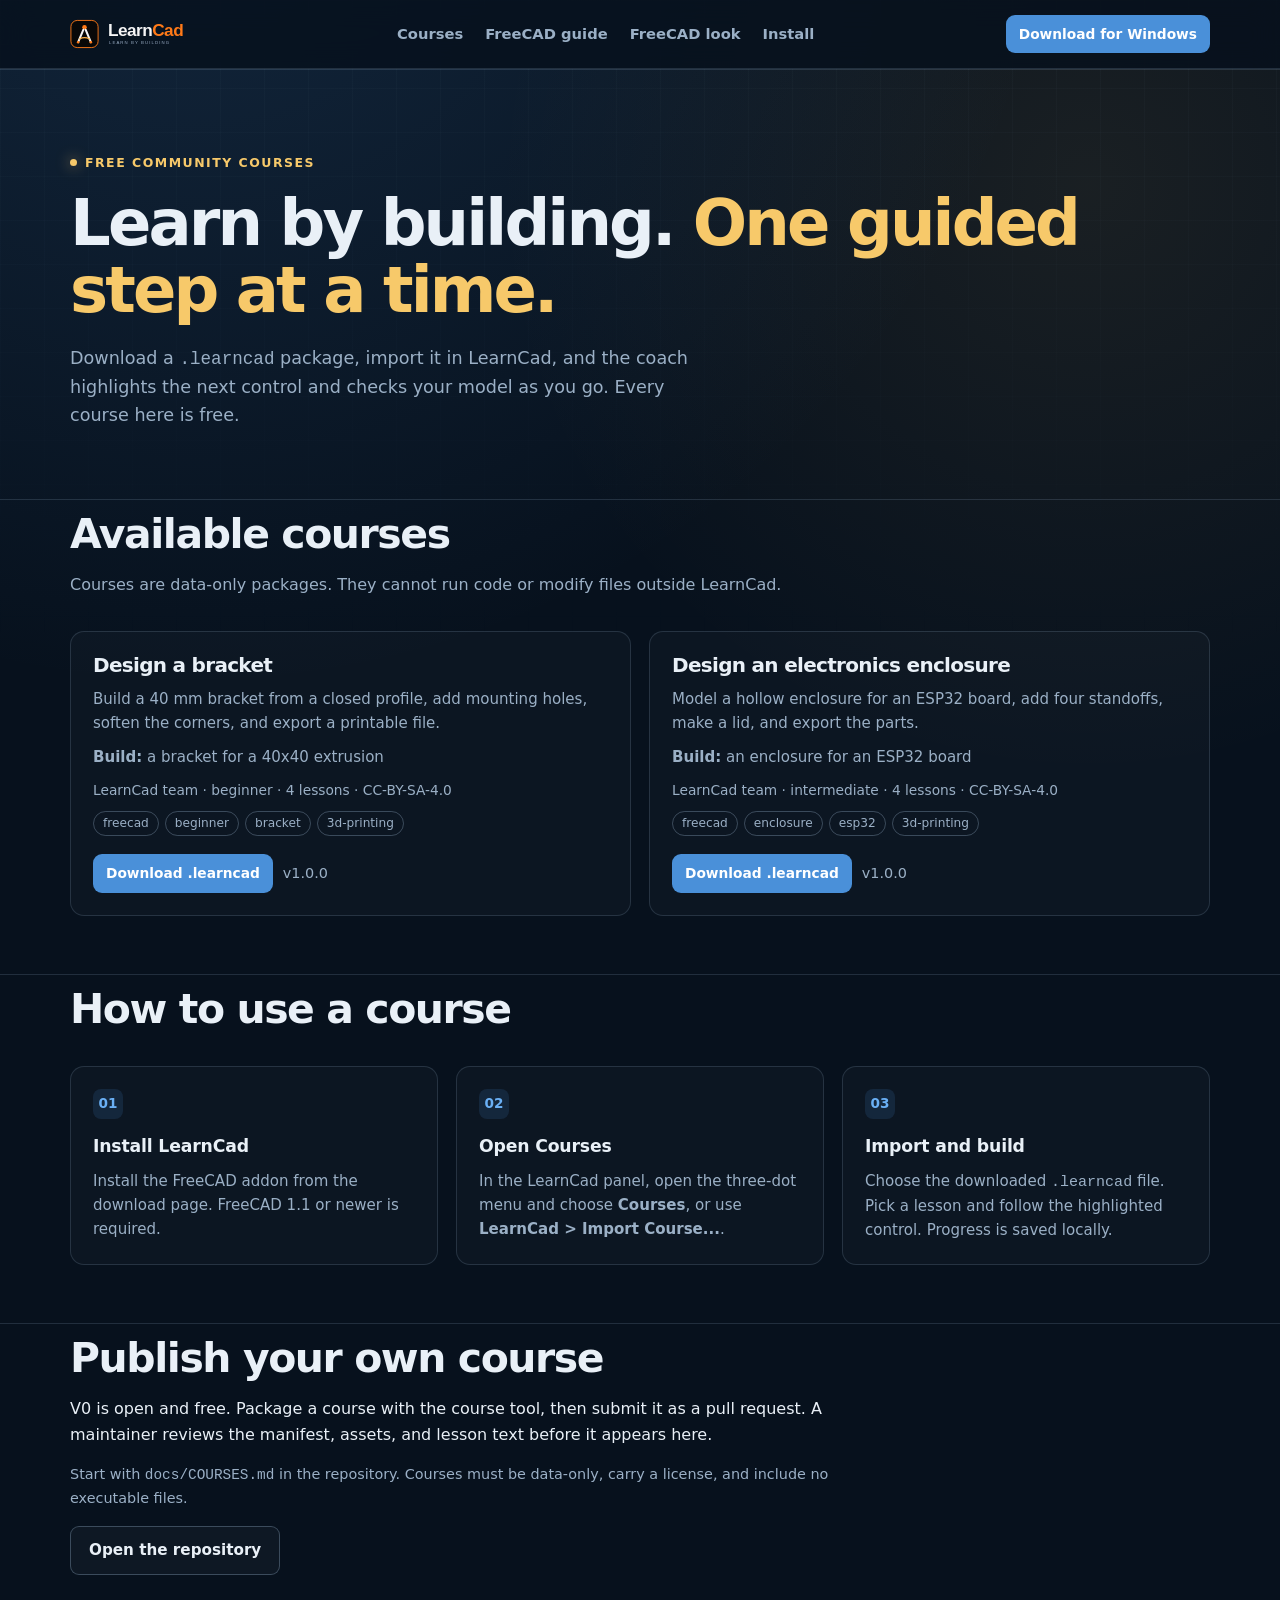
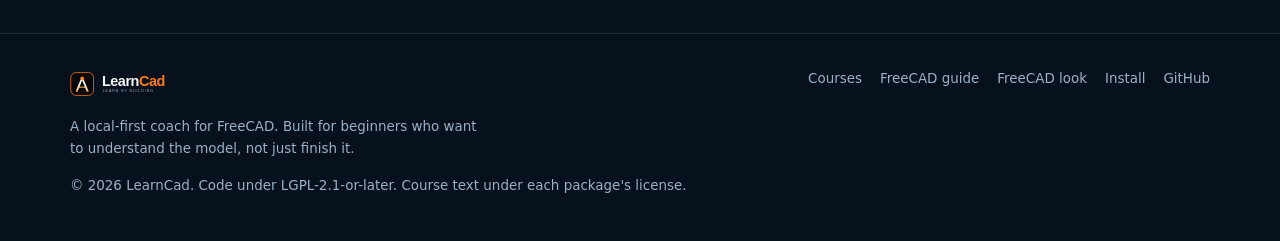
==== site/courses/index.html @ 0421e4a3 "Ship LearnCad with free community courses and guide" ====
<!doctype html>
<html lang="en">
<head>
  <meta charset="utf-8">
  <meta name="viewport" content="width=device-width, initial-scale=1">
  <title>LearnCad Courses | Guided FreeCAD lessons</title>
  <meta name="description" content="Download free LearnCad course packages. Each course highlights the next control, checks your model, and saves your progress while you build a real part.">
  <meta name="theme-color" content="#07111d">
  <link rel="canonical" href="https://learncad.example.com/courses/">
  <meta property="og:type" content="website">
  <meta property="og:site_name" content="LearnCad">
  <meta property="og:title" content="LearnCad Courses | Guided FreeCAD lessons">
  <meta property="og:description" content="Free, data-only course packages for LearnCad. Import one and follow the highlighted control while you build a real part.">
  <meta property="og:url" content="https://learncad.example.com/courses/">
  <meta property="og:image" content="https://learncad.example.com/assets/og-image.png">
  <meta name="twitter:card" content="summary_large_image">
  <link rel="icon" href="../assets/learncad.ico" sizes="any">
  <link rel="stylesheet" href="../styles.css">
  <style>
    .section { padding: 12px 0 58px; }
    .wrap { max-width: 780px; }
    .course-grid { display: grid; grid-template-columns: repeat(2, minmax(0, 1fr)); gap: 18px; }
    .course-card { display: flex; flex-direction: column; gap: 10px; }
    .course-card h2 { margin: 0; font-size: 1.25rem; }
    .course-meta { color: var(--muted); font-size: 0.86rem; }
    .course-tags { display: flex; flex-wrap: wrap; gap: 6px; }
    .course-tag { border: 1px solid var(--line-strong); border-radius: 999px; padding: 2px 9px; font-size: 0.76rem; color: var(--muted); }
    .course-actions { margin-top: auto; padding-top: 8px; display: flex; gap: 10px; align-items: center; flex-wrap: wrap; }
    .course-note { color: var(--muted); font-size: 0.9rem; }
    .catalog-status { color: var(--muted); }
    @media (max-width: 760px) { .course-grid { grid-template-columns: 1fr; } }
  </style>
</head>
<body>
  <a class="skip-link" href="#main">Skip to content</a>

  <header class="site-header">
    <div class="container nav">
      <a class="brand" href="../index.html" aria-label="LearnCad home"><img class="brand-logo" src="../assets/logo-horizontal.svg" alt="LearnCad"></a>
      <nav class="nav-links" id="navLinks" aria-label="Main">
        <a href="index.html">Courses</a>
        <a href="../learn-freecad.html">FreeCAD guide</a>
        <a href="../freecad-look-like-solidworks.html">FreeCAD look</a>
        <a href="../index.html#install">Install</a>
      </nav>
      <div class="nav-cta">
        <a class="btn btn-primary btn-small" href="../downloads/LearnCad-Setup-0.6.5.exe" download>Download for Windows</a>
      </div>
      <button class="nav-toggle" type="button" aria-expanded="false" aria-controls="navLinks">Menu</button>
    </div>
  </header>

  <main id="main">
    <section class="hero">
      <div class="container">
        <div class="eyebrow">Free community courses</div>
        <h1>Learn by building. <span class="accent">One guided step at a time.</span></h1>
        <p class="lead">Download a <code>.learncad</code> package, import it in LearnCad, and the coach highlights the next control and checks your model as you go. Every course here is free.</p>
      </div>
    </section>

    <section class="section">
      <div class="container">
        <div class="section-head">
          <h2>Available courses</h2>
          <p>Courses are data-only packages. They cannot run code or modify files outside LearnCad.</p>
        </div>
        <div id="catalog" class="course-grid" aria-live="polite">
          <p class="catalog-status">Loading the catalog...</p>
        </div>
      </div>
    </section>

    <section class="section">
      <div class="container">
        <div class="section-head">
          <h2>How to use a course</h2>
        </div>
        <div class="grid-3">
          <article class="card">
            <div class="num">01</div>
            <h3>Install LearnCad</h3>
            <p>Install the FreeCAD addon from the <a href="../index.html#install">download page</a>. FreeCAD 1.1 or newer is required.</p>
          </article>
          <article class="card">
            <div class="num">02</div>
            <h3>Open Courses</h3>
            <p>In the LearnCad panel, open the three-dot menu and choose <strong>Courses</strong>, or use <strong>LearnCad &gt; Import Course...</strong>.</p>
          </article>
          <article class="card">
            <div class="num">03</div>
            <h3>Import and build</h3>
            <p>Choose the downloaded <code>.learncad</code> file. Pick a lesson and follow the highlighted control. Progress is saved locally.</p>
          </article>
        </div>
      </div>
    </section>

    <section class="section">
      <div class="container">
        <div class="wrap">
          <h2>Publish your own course</h2>
          <p>V0 is open and free. Package a course with the course tool, then submit it as a pull request. A maintainer reviews the manifest, assets, and lesson text before it appears here.</p>
          <p class="course-note">Start with <code>docs/COURSES.md</code> in the repository. Courses must be data-only, carry a license, and include no executable files.</p>
          <a class="btn btn-secondary" href="https://github.com/AbdullahUsayeed/LearnCad" rel="noopener">Open the repository</a>
        </div>
      </div>
    </section>
  </main>

  <footer class="site-footer">
    <div class="container">
      <div class="footer-grid">
        <div>
          <a class="brand" href="../index.html" aria-label="LearnCad home"><img class="brand-logo" src="../assets/logo-horizontal.svg" alt="LearnCad"></a>
          <p style="margin-top:10px;max-width:420px;">A local-first coach for FreeCAD. Built for beginners who want to understand the model, not just finish it.</p>
        </div>
        <div class="footer-links">
          <a href="index.html">Courses</a>
          <a href="../learn-freecad.html">FreeCAD guide</a>
          <a href="../freecad-look-like-solidworks.html">FreeCAD look</a>
          <a href="../index.html#install">Install</a>
          <a href="https://github.com/AbdullahUsayeed/LearnCad" rel="noopener">GitHub</a>
        </div>
      </div>
      <p style="margin:0;">&copy; <span id="year">2026</span> LearnCad. Code under LGPL-2.1-or-later. Course text under each package's license.</p>
    </div>
  </footer>

  <script src="../script.js" defer></script>
  <script>
    const catalog = document.getElementById("catalog");
    const escapeHtml = (value) => String(value).replace(/[&<>"']/g, (char) => ({
      "&": "&amp;", "<": "&lt;", ">": "&gt;", '"': "&quot;", "'": "&#39;"
    }[char]));

    fetch("catalog.json")
      .then((response) => {
        if (!response.ok) throw new Error("catalog request failed");
        return response.json();
      })
      .then((data) => {
        const courses = Array.isArray(data.courses) ? data.courses : [];
        if (!courses.length) {
          catalog.innerHTML = '<p class="catalog-status">No courses are published yet.</p>';
          return;
        }
        catalog.innerHTML = courses.map((course) => {
          const tags = (course.tags || []).map((tag) => `<span class="course-tag">${escapeHtml(tag)}</span>`).join("");
          const goal = course.goal ? `<p><strong>Build:</strong> ${escapeHtml(course.goal)}</p>` : "";
          return `
            <article class="card course-card">
              <h2>${escapeHtml(course.title)}</h2>
              <p>${escapeHtml(course.summary)}</p>
              ${goal}
              <div class="course-meta">${escapeHtml(course.author)} &middot; ${escapeHtml(course.difficulty)} &middot; ${Number(course.lesson_count) || 0} lessons &middot; ${escapeHtml(course.license)}</div>
              <div class="course-tags">${tags}</div>
              <div class="course-actions">
                <a class="btn btn-primary btn-small" href="${escapeHtml(course.package)}" download>Download .learncad</a>
                <span class="course-note">v${escapeHtml(course.version)}</span>
              </div>
            </article>`;
        }).join("");
      })
      .catch(() => {
        catalog.innerHTML = '<p class="catalog-status">Could not load the catalog. Open this page from the deployed site or a local web server.</p>';
      });

    document.getElementById("year").textContent = new Date().getFullYear();
  </script>
</body>
</html>
---- site/styles.css ----
:root {
  --bg: #07111d;
  --bg-2: #0a1626;
  --panel: #0d1c2e;
  --panel-2: #10233a;
  --line: rgba(157, 184, 212, 0.18);
  --line-strong: rgba(157, 184, 212, 0.32);
  --text: #e9f0f7;
  --muted: #9bb0c6;
  --blue: #4a90d9;
  --blue-2: #6ab0f5;
  --amber: #f7c96a;
  --green: #46c28d;
  --red: #e06464;
  --radius: 14px;
  --max: 1140px;
}

* {
  box-sizing: border-box;
}

html {
  scroll-behavior: smooth;
  scroll-padding-top: 86px;
}

body {
  margin: 0;
  color: var(--text);
  background:
    radial-gradient(circle at 15% -10%, rgba(74, 144, 217, 0.18), transparent 38%),
    radial-gradient(circle at 85% 10%, rgba(247, 201, 106, 0.08), transparent 30%),
    var(--bg);
  font-family: ui-sans-serif, system-ui, -apple-system, "Segoe UI", Roboto, Arial, sans-serif;
  line-height: 1.6;
  -webkit-font-smoothing: antialiased;
}

body::before {
  content: "";
  position: fixed;
  inset: 0;
  z-index: -1;
  pointer-events: none;
  background-image:
    linear-gradient(rgba(157, 184, 212, 0.035) 1px, transparent 1px),
    linear-gradient(90deg, rgba(157, 184, 212, 0.035) 1px, transparent 1px);
  background-size: 44px 44px;
  mask-image: linear-gradient(to bottom, rgba(0, 0, 0, 0.9), transparent 75%);
}

a {
  color: inherit;
  text-decoration: none;
}

p {
  margin: 0 0 1rem;
}

ul,
ol {
  margin: 0;
  padding-left: 1.25rem;
}

code,
pre {
  font-family: ui-monospace, "Cascadia Code", Consolas, "Courier New", monospace;
}

.container {
  width: min(var(--max), calc(100% - 40px));
  margin: 0 auto;
}

.skip-link {
  position: absolute;
  left: 16px;
  top: -60px;
  z-index: 100;
  background: var(--amber);
  color: #111;
  padding: 10px 14px;
  border-radius: 8px;
  font-weight: 700;
}

.skip-link:focus {
  top: 12px;
}

.site-header {
  position: sticky;
  top: 0;
  z-index: 50;
  border-bottom: 1px solid var(--line);
  background: rgba(7, 17, 29, 0.82);
  backdrop-filter: blur(14px);
}

.nav {
  display: flex;
  align-items: center;
  justify-content: space-between;
  gap: 20px;
  min-height: 68px;
}

.brand {
  display: inline-flex;
  align-items: center;
  gap: 10px;
  font-weight: 800;
  letter-spacing: -0.02em;
  font-size: 1.12rem;
}

.brand img {
  width: 30px;
  height: 30px;
}

.brand img.brand-logo {
  width: auto;
  height: 38px;
}

.site-footer .brand img.brand-logo {
  height: 32px;
}

.nav-links {
  display: flex;
  align-items: center;
  gap: 22px;
  color: var(--muted);
  font-size: 0.92rem;
  font-weight: 600;
}

.nav-links a:hover,
.nav-links a:focus-visible {
  color: var(--text);
}

.nav-cta {
  display: inline-flex;
  align-items: center;
  gap: 8px;
}

.nav-toggle {
  display: none;
  border: 1px solid var(--line-strong);
  background: transparent;
  color: var(--text);
  border-radius: 8px;
  padding: 7px 10px;
  font: inherit;
}

.btn {
  display: inline-flex;
  align-items: center;
  justify-content: center;
  gap: 8px;
  min-height: 44px;
  padding: 11px 18px;
  border-radius: 9px;
  border: 1px solid transparent;
  font-weight: 700;
  font-size: 0.95rem;
  cursor: pointer;
  transition: transform 0.15s ease, background 0.15s ease, border-color 0.15s ease;
}

.btn:hover {
  transform: translateY(-1px);
}

.btn-primary {
  background: var(--blue);
  color: #fff;
}

.btn-primary:hover {
  background: var(--blue-2);
}

.btn-secondary {
  background: rgba(255, 255, 255, 0.03);
  border-color: var(--line-strong);
  color: var(--text);
}

.btn-secondary:hover {
  border-color: var(--blue);
}

.btn-small {
  min-height: 36px;
  padding: 7px 12px;
  font-size: 0.86rem;
}

.hero {
  padding: 78px 0 54px;
}

.hero-grid {
  display: grid;
  grid-template-columns: 1.06fr 0.94fr;
  gap: 54px;
  align-items: center;
}

.eyebrow {
  display: inline-flex;
  align-items: center;
  gap: 8px;
  margin-bottom: 18px;
  color: var(--amber);
  font-size: 0.78rem;
  font-weight: 800;
  letter-spacing: 0.12em;
  text-transform: uppercase;
}

.eyebrow::before {
  content: "";
  width: 7px;
  height: 7px;
  border-radius: 50%;
  background: var(--amber);
  box-shadow: 0 0 14px rgba(247, 201, 106, 0.7);
}

h1 {
  margin: 0 0 20px;
  font-size: clamp(2.5rem, 5vw, 4.2rem);
  line-height: 1.04;
  letter-spacing: -0.045em;
}

h1 .accent {
  color: var(--amber);
}

.lead {
  max-width: 620px;
  color: var(--muted);
  font-size: 1.1rem;
}

.hero-actions {
  display: flex;
  flex-wrap: wrap;
  gap: 12px;
  margin: 28px 0 18px;
}

.trust {
  display: flex;
  flex-wrap: wrap;
  gap: 10px 18px;
  color: var(--muted);
  font-size: 0.84rem;
}

.trust span {
  display: inline-flex;
  align-items: center;
  gap: 7px;
}

.trust span::before {
  content: "";
  width: 6px;
  height: 6px;
  border-radius: 50%;
  background: var(--green);
}

.mock {
  position: relative;
  border: 1px solid var(--line-strong);
  border-radius: 16px;
  background: linear-gradient(180deg, var(--panel-2), var(--panel));
  box-shadow: 0 28px 80px rgba(0, 0, 0, 0.45);
  padding: 14px;
}

.mock::after {
  content: "";
  position: absolute;
  inset: -1px;
  border-radius: 17px;
  pointer-events: none;
  background: linear-gradient(135deg, rgba(74, 144, 217, 0.25), transparent 35%, rgba(247, 201, 106, 0.12));
  mask: linear-gradient(#000 0 0) content-box, linear-gradient(#000 0 0);
  mask-composite: exclude;
  padding: 1px;
}

.mock-bar {
  display: flex;
  align-items: center;
  justify-content: space-between;
  padding: 4px 4px 12px;
}

.mock-title {
  display: inline-flex;
  align-items: center;
  gap: 8px;
  font-weight: 800;
}

.mock-title img {
  width: 22px;
  height: 22px;
}

.mock-pill {
  border-radius: 999px;
  background: rgba(247, 201, 106, 0.16);
  color: var(--amber);
  padding: 4px 10px;
  font-size: 0.72rem;
  font-weight: 800;
}

.mock-status {
  color: var(--muted);
  font-size: 0.76rem;
  padding: 0 4px 10px;
}

.mock-goal {
  display: flex;
  gap: 8px;
  align-items: center;
  padding: 0 4px 12px;
  color: var(--muted);
  font-size: 0.8rem;
}

.mock-goal b {
  color: var(--text);
}

.mock-goal .field {
  flex: 1;
  border: 1px solid var(--line);
  background: rgba(255, 255, 255, 0.03);
  border-radius: 7px;
  padding: 7px 9px;
  color: var(--text);
  font-size: 0.8rem;
}

.mock-next {
  border-left: 3px solid var(--blue);
  background: rgba(74, 144, 217, 0.08);
  border-radius: 7px;
  padding: 11px 12px;
}

.mock-label {
  color: var(--muted);
  font-size: 0.62rem;
  font-weight: 800;
  letter-spacing: 0.14em;
}

.mock-next p {
  margin: 4px 0 9px;
  font-size: 0.84rem;
  font-weight: 600;
}

.mock-btn {
  display: block;
  width: 100%;
  border: 0;
  border-radius: 6px;
  background: var(--blue);
  color: #fff;
  padding: 9px 10px;
  font: inherit;
  font-weight: 800;
  font-size: 0.8rem;
  text-align: center;
}

.mock-notes {
  margin-top: 11px;
  border: 1px solid var(--line);
  border-radius: 8px;
  padding: 10px 11px;
  font-size: 0.78rem;
}

.mock-notes .tag {
  font-weight: 800;
}

.mock-notes .tag.warn {
  color: var(--amber);
}

.mock-notes .tag.good {
  color: var(--green);
}

.mock-notes p {
  margin: 3px 0 8px;
  color: var(--muted);
}

.mock-footer {
  display: flex;
  justify-content: space-between;
  gap: 10px;
  margin-top: 10px;
  color: var(--muted);
  font-size: 0.66rem;
}

section {
  padding: 64px 0;
  border-top: 1px solid var(--line);
}

.section-head {
  max-width: 760px;
  margin-bottom: 34px;
}

h2 {
  margin: 0 0 14px;
  font-size: clamp(1.8rem, 3.2vw, 2.6rem);
  line-height: 1.12;
  letter-spacing: -0.035em;
}

h3 {
  margin: 0 0 8px;
  font-size: 1.08rem;
  letter-spacing: -0.01em;
}

.section-head p {
  color: var(--muted);
  margin: 0;
}

.answer {
  border: 1px solid var(--line-strong);
  border-radius: var(--radius);
  background: linear-gradient(135deg, rgba(74, 144, 217, 0.1), rgba(247, 201, 106, 0.04));
  padding: 24px 26px;
  margin-top: 28px;
}

.answer h2 {
  font-size: 1.55rem;
}

.answer p:last-child {
  margin-bottom: 0;
}

.grid-3 {
  display: grid;
  grid-template-columns: repeat(3, minmax(0, 1fr));
  gap: 18px;
}

.card {
  border: 1px solid var(--line);
  border-radius: var(--radius);
  background: rgba(255, 255, 255, 0.025);
  padding: 22px;
}

.card p {
  color: var(--muted);
  margin-bottom: 0;
  font-size: 0.94rem;
}

.card .num {
  display: inline-flex;
  align-items: center;
  justify-content: center;
  width: 30px;
  height: 30px;
  margin-bottom: 14px;
  border-radius: 8px;
  background: rgba(74, 144, 217, 0.14);
  color: var(--blue-2);
  font-weight: 800;
  font-size: 0.85rem;
}

.card .icon {
  width: 34px;
  height: 34px;
  margin-bottom: 14px;
  color: var(--amber);
}

.card .icon svg {
  width: 100%;
  height: 100%;
  display: block;
}

.steps {
  display: grid;
  gap: 14px;
}

.step {
  display: grid;
  grid-template-columns: 44px 1fr auto;
  gap: 16px;
  align-items: start;
  border: 1px solid var(--line);
  border-radius: 12px;
  background: rgba(255, 255, 255, 0.02);
  padding: 18px 20px;
}

.step-num {
  display: inline-flex;
  align-items: center;
  justify-content: center;
  width: 36px;
  height: 36px;
  border-radius: 9px;
  background: var(--blue);
  color: #fff;
  font-weight: 800;
}

.step p {
  margin: 4px 0 0;
  color: var(--muted);
  font-size: 0.93rem;
}

.step .time {
  color: var(--amber);
  font-size: 0.78rem;
  font-weight: 800;
  white-space: nowrap;
  padding-top: 4px;
}

.table-wrap {
  overflow-x: auto;
  border: 1px solid var(--line);
  border-radius: 12px;
}

table {
  width: 100%;
  border-collapse: collapse;
  min-width: 640px;
  font-size: 0.92rem;
}

th,
td {
  text-align: left;
  padding: 13px 16px;
  border-bottom: 1px solid var(--line);
}

th {
  color: var(--muted);
  font-size: 0.72rem;
  letter-spacing: 0.08em;
  text-transform: uppercase;
}

tr:last-child td {
  border-bottom: 0;
}

td:first-child {
  color: var(--amber);
  font-weight: 700;
  white-space: nowrap;
}

.feature-grid {
  display: grid;
  grid-template-columns: repeat(2, minmax(0, 1fr));
  gap: 18px;
}

.feature {
  display: flex;
  gap: 16px;
  border: 1px solid var(--line);
  border-radius: 12px;
  padding: 20px;
  background: rgba(255, 255, 255, 0.02);
}

.feature .icon {
  flex: 0 0 38px;
  width: 38px;
  height: 38px;
  color: var(--blue-2);
}

.feature .icon svg {
  width: 100%;
  height: 100%;
  display: block;
}

.feature p {
  margin: 4px 0 0;
  color: var(--muted);
  font-size: 0.92rem;
}

.pro {
  display: grid;
  grid-template-columns: 1fr 1fr;
  gap: 18px;
}

.pro ul {
  display: grid;
  gap: 12px;
  padding-left: 0;
  list-style: none;
}

.pro li {
  position: relative;
  padding-left: 26px;
  color: var(--muted);
}

.pro li::before {
  content: "";
  position: absolute;
  left: 0;
  top: 8px;
  width: 8px;
  height: 8px;
  border-radius: 2px;
  background: var(--green);
  transform: rotate(45deg);
}

.pro strong {
  color: var(--text);
}

.demo {
  border: 1px solid var(--line-strong);
  border-radius: var(--radius);
  background: linear-gradient(135deg, rgba(74, 144, 217, 0.12), rgba(10, 22, 38, 0.9));
  min-height: 280px;
  display: grid;
  place-items: center;
  text-align: center;
  padding: 32px;
}

.demo .play {
  width: 64px;
  height: 64px;
  border-radius: 50%;
  border: 1px solid var(--line-strong);
  display: grid;
  place-items: center;
  margin: 0 auto 16px;
  color: var(--text);
  background: rgba(255, 255, 255, 0.04);
}

.demo .play svg {
  width: 24px;
  height: 24px;
}

.demo p {
  color: var(--muted);
  max-width: 520px;
  margin: 0 auto;
}

.pill-row {
  display: flex;
  flex-wrap: wrap;
  gap: 8px;
  margin-top: 16px;
}

.pill {
  border: 1px solid var(--line);
  border-radius: 999px;
  padding: 6px 11px;
  color: var(--muted);
  font-size: 0.78rem;
}

.pill strong {
  color: var(--text);
}

.download {
  display: grid;
  grid-template-columns: 1.05fr 0.95fr;
  gap: 18px;
  align-items: stretch;
}

.download-card {
  border: 1px solid var(--line-strong);
  border-radius: var(--radius);
  background: linear-gradient(180deg, rgba(74, 144, 217, 0.1), rgba(255, 255, 255, 0.02));
  padding: 26px;
}

.download-card.secondary {
  background: rgba(255, 255, 255, 0.02);
}

.download-card h3 {
  font-size: 1.3rem;
}

.download-card p {
  color: var(--muted);
}

.meta {
  display: grid;
  gap: 8px;
  margin: 18px 0;
  font-size: 0.86rem;
}

.meta div {
  display: flex;
  justify-content: space-between;
  gap: 16px;
  border-bottom: 1px dashed var(--line);
  padding-bottom: 7px;
}

.meta span:first-child {
  color: var(--muted);
}

.meta span:last-child {
  text-align: right;
}

.hash {
  display: flex;
  gap: 8px;
  align-items: center;
  border: 1px solid var(--line);
  border-radius: 8px;
  padding: 7px 9px;
  margin-top: 14px;
  background: rgba(0, 0, 0, 0.15);
}

.hash code {
  flex: 1;
  font-size: 0.7rem;
  color: var(--muted);
  overflow-wrap: anywhere;
}

.hash button {
  border: 1px solid var(--line-strong);
  background: transparent;
  color: var(--text);
  border-radius: 6px;
  padding: 4px 8px;
  font: inherit;
  font-size: 0.72rem;
  cursor: pointer;
}

.faq {
  display: grid;
  gap: 10px;
}

details {
  border: 1px solid var(--line);
  border-radius: 10px;
  background: rgba(255, 255, 255, 0.02);
  padding: 0 16px;
}

summary {
  cursor: pointer;
  padding: 15px 0;
  font-weight: 700;
  list-style: none;
  display: flex;
  justify-content: space-between;
  gap: 16px;
}

summary::-webkit-details-marker {
  display: none;
}

summary::after {
  content: "+";
  color: var(--blue-2);
  font-size: 1.1rem;
  line-height: 1;
}

details[open] summary::after {
  content: "-";
}

details p {
  margin: 0 0 15px;
  color: var(--muted);
  font-size: 0.93rem;
}

.cta-band {
  border: 1px solid var(--line-strong);
  border-radius: var(--radius);
  background:
    radial-gradient(circle at 20% 0%, rgba(74, 144, 217, 0.2), transparent 45%),
    linear-gradient(135deg, rgba(247, 201, 106, 0.08), rgba(10, 22, 38, 0.9));
  padding: 34px;
  display: flex;
  align-items: center;
  justify-content: space-between;
  gap: 24px;
}

.cta-band h2 {
  margin-bottom: 6px;
}

.cta-band p {
  color: var(--muted);
  margin: 0;
}

.site-footer {
  border-top: 1px solid var(--line);
  padding: 34px 0 44px;
  color: var(--muted);
  font-size: 0.84rem;
}

.footer-grid {
  display: flex;
  justify-content: space-between;
  gap: 24px;
  flex-wrap: wrap;
}

.footer-links {
  display: flex;
  gap: 18px;
  flex-wrap: wrap;
}

.footer-links a:hover {
  color: var(--text);
}

.disclaimer {
  margin-top: 18px;
  max-width: 760px;
  font-size: 0.76rem;
  color: rgba(155, 176, 198, 0.75);
}

.article {
  max-width: 820px;
}

.article h2 {
  margin-top: 2.2rem;
}

.article h3 {
  margin-top: 1.6rem;
}

.article p,
.article li {
  color: var(--muted);
}

.article li {
  margin-bottom: 0.45rem;
}

.article strong {
  color: var(--text);
}

.callout {
  border-left: 3px solid var(--amber);
  background: rgba(247, 201, 106, 0.06);
  border-radius: 6px;
  padding: 14px 16px;
  margin: 1.4rem 0;
}

.callout p:last-child {
  margin-bottom: 0;
}

.kbd {
  border: 1px solid var(--line-strong);
  border-bottom-width: 2px;
  border-radius: 5px;
  padding: 1px 6px;
  font-size: 0.82em;
  color: var(--text);
  background: rgba(255, 255, 255, 0.04);
}

.toc {
  border: 1px solid var(--line);
  border-radius: 10px;
  padding: 16px 20px;
  margin: 24px 0;
  background: rgba(255, 255, 255, 0.02);
}

.toc ol {
  margin: 0;
}

.toc li {
  margin-bottom: 5px;
}

.toc a {
  color: var(--blue-2);
}

@media (max-width: 900px) {
  .hero-grid,
  .download,
  .pro,
  .feature-grid {
    grid-template-columns: 1fr;
  }

  .hero {
    padding-top: 48px;
  }

  .mock {
    max-width: 520px;
  }

  .grid-3 {
    grid-template-columns: 1fr;
  }

  .cta-band {
    flex-direction: column;
    align-items: flex-start;
  }
}

@media (max-width: 720px) {
  .nav-links {
    display: none;
    position: absolute;
    left: 20px;
    right: 20px;
    top: 68px;
    flex-direction: column;
    align-items: flex-start;
    gap: 14px;
    padding: 18px;
    border: 1px solid var(--line-strong);
    border-radius: 12px;
    background: var(--panel);
    box-shadow: 0 24px 60px rgba(0, 0, 0, 0.45);
  }

  .nav-links.open {
    display: flex;
  }

  .nav-toggle {
    display: inline-block;
  }

  .nav-cta {
    display: none;
  }

  .step {
    grid-template-columns: 40px 1fr;
  }

  .step .time {
    grid-column: 2;
    padding-top: 0;
  }

  section {
    padding: 48px 0;
  }

  .hero-actions .btn {
    width: 100%;
  }
}

@media (prefers-reduced-motion: reduce) {
  html {
    scroll-behavior: auto;
  }

  .btn {
    transition: none;
  }
}
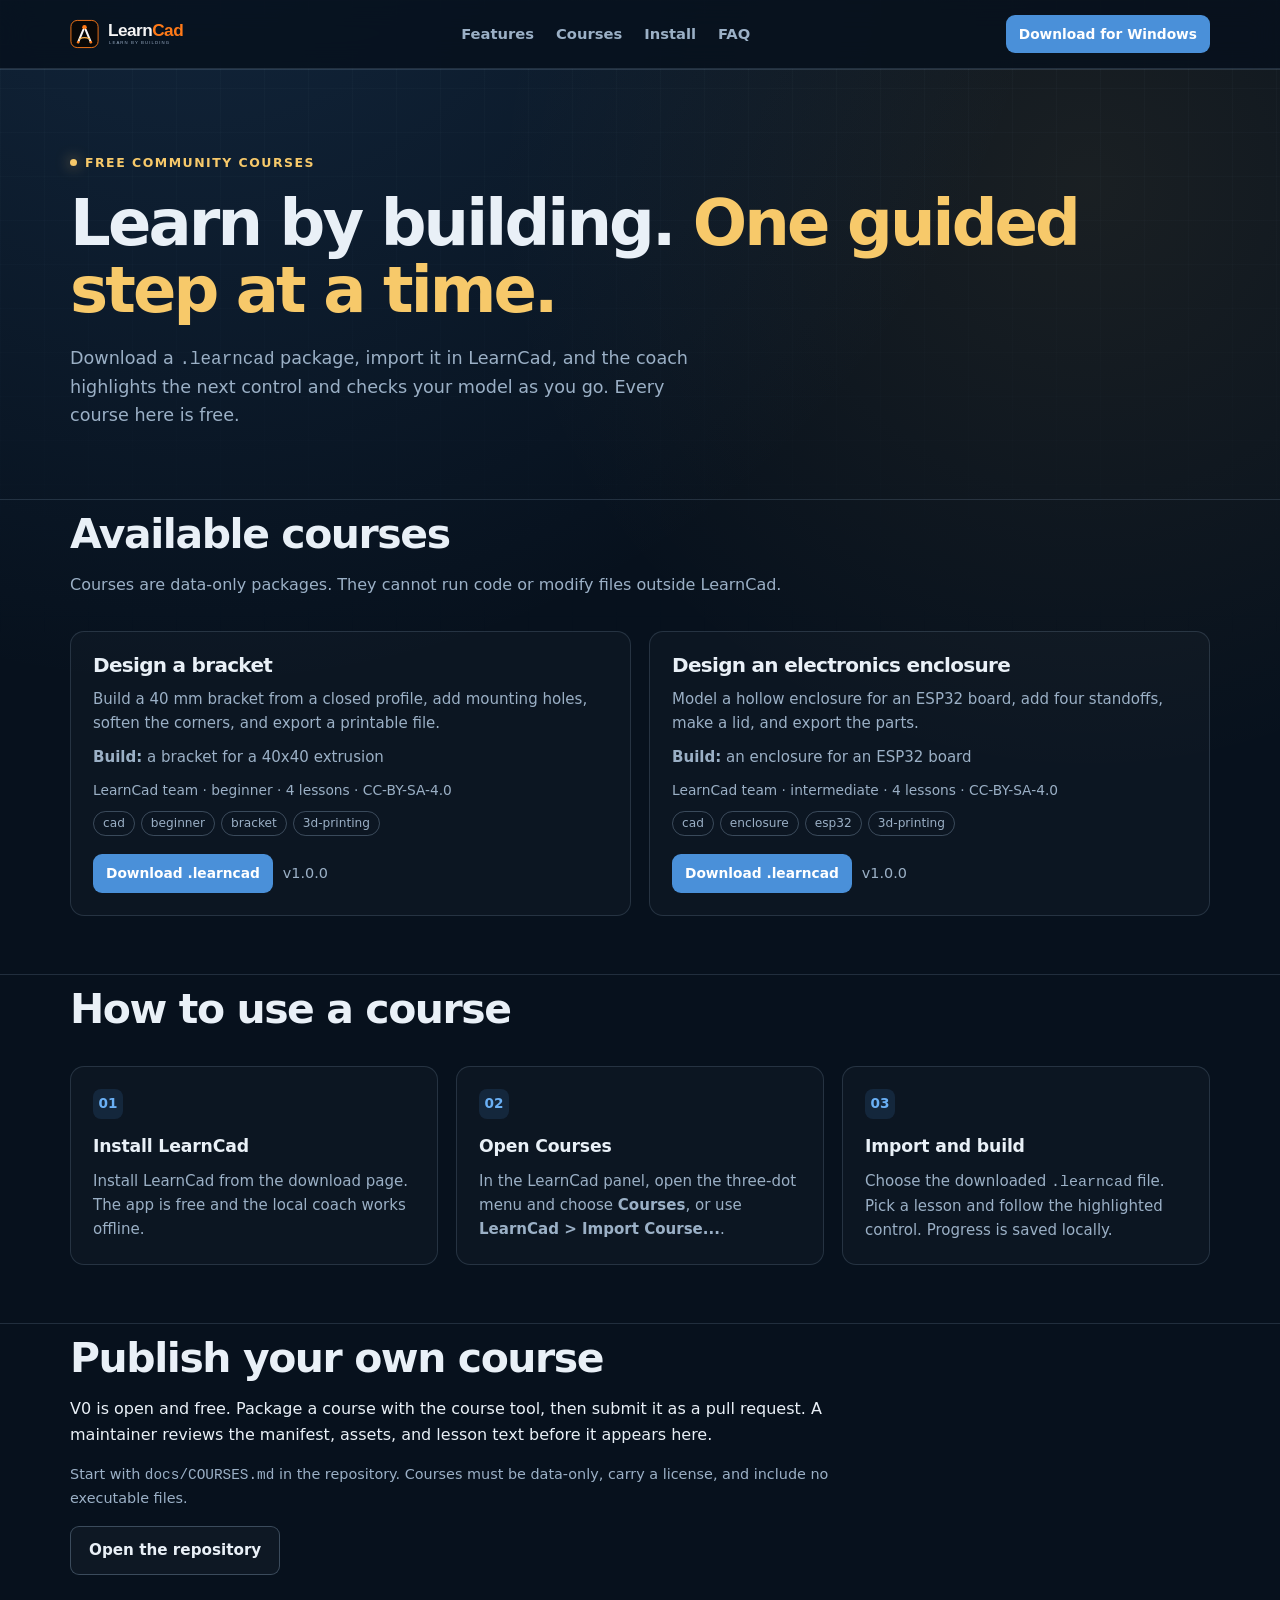
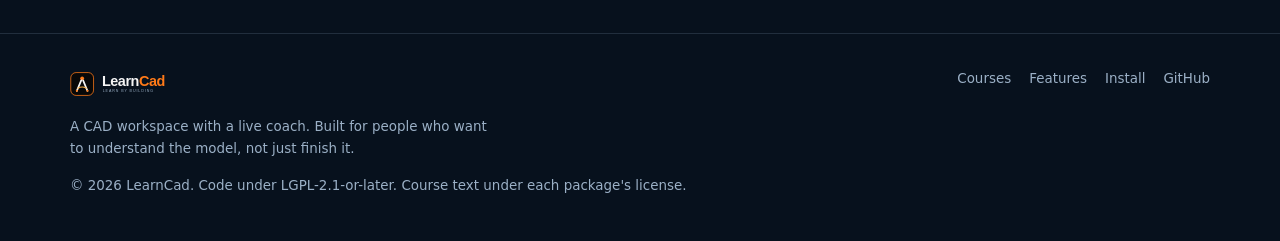
==== commit 30c3dbc2: "Rebrand LearnCad as a standalone CAD app" ====
--- a/site/courses/index.html
+++ b/site/courses/index.html
@@ -3,13 +3,13 @@
 <head>
   <meta charset="utf-8">
   <meta name="viewport" content="width=device-width, initial-scale=1">
-  <title>LearnCad Courses | Guided FreeCAD lessons</title>
+  <title>LearnCad Courses | Guided CAD lessons</title>
   <meta name="description" content="Download free LearnCad course packages. Each course highlights the next control, checks your model, and saves your progress while you build a real part.">
   <meta name="theme-color" content="#07111d">
   <link rel="canonical" href="https://learncad.example.com/courses/">
   <meta property="og:type" content="website">
   <meta property="og:site_name" content="LearnCad">
-  <meta property="og:title" content="LearnCad Courses | Guided FreeCAD lessons">
+  <meta property="og:title" content="LearnCad Courses | Guided CAD lessons">
   <meta property="og:description" content="Free, data-only course packages for LearnCad. Import one and follow the highlighted control while you build a real part.">
   <meta property="og:url" content="https://learncad.example.com/courses/">
   <meta property="og:image" content="https://learncad.example.com/assets/og-image.png">
@@ -38,10 +38,10 @@
     <div class="container nav">
       <a class="brand" href="../index.html" aria-label="LearnCad home"><img class="brand-logo" src="../assets/logo-horizontal.svg" alt="LearnCad"></a>
       <nav class="nav-links" id="navLinks" aria-label="Main">
+        <a href="../index.html#features">Features</a>
         <a href="index.html">Courses</a>
-        <a href="../learn-freecad.html">FreeCAD guide</a>
-        <a href="../freecad-look-like-solidworks.html">FreeCAD look</a>
         <a href="../index.html#install">Install</a>
+        <a href="../index.html#faq">FAQ</a>
       </nav>
       <div class="nav-cta">
         <a class="btn btn-primary btn-small" href="../downloads/LearnCad-Setup-0.6.5.exe" download>Download for Windows</a>
@@ -80,7 +80,7 @@
           <article class="card">
             <div class="num">01</div>
             <h3>Install LearnCad</h3>
-            <p>Install the FreeCAD addon from the <a href="../index.html#install">download page</a>. FreeCAD 1.1 or newer is required.</p>
+            <p>Install LearnCad from the <a href="../index.html#install">download page</a>. The app is free and the local coach works offline.</p>
           </article>
           <article class="card">
             <div class="num">02</div>
@@ -113,12 +113,11 @@
       <div class="footer-grid">
         <div>
           <a class="brand" href="../index.html" aria-label="LearnCad home"><img class="brand-logo" src="../assets/logo-horizontal.svg" alt="LearnCad"></a>
-          <p style="margin-top:10px;max-width:420px;">A local-first coach for FreeCAD. Built for beginners who want to understand the model, not just finish it.</p>
+          <p style="margin-top:10px;max-width:420px;">A CAD workspace with a live coach. Built for people who want to understand the model, not just finish it.</p>
         </div>
         <div class="footer-links">
           <a href="index.html">Courses</a>
-          <a href="../learn-freecad.html">FreeCAD guide</a>
-          <a href="../freecad-look-like-solidworks.html">FreeCAD look</a>
+          <a href="../index.html#features">Features</a>
           <a href="../index.html#install">Install</a>
           <a href="https://github.com/AbdullahUsayeed/LearnCad" rel="noopener">GitHub</a>
         </div>
